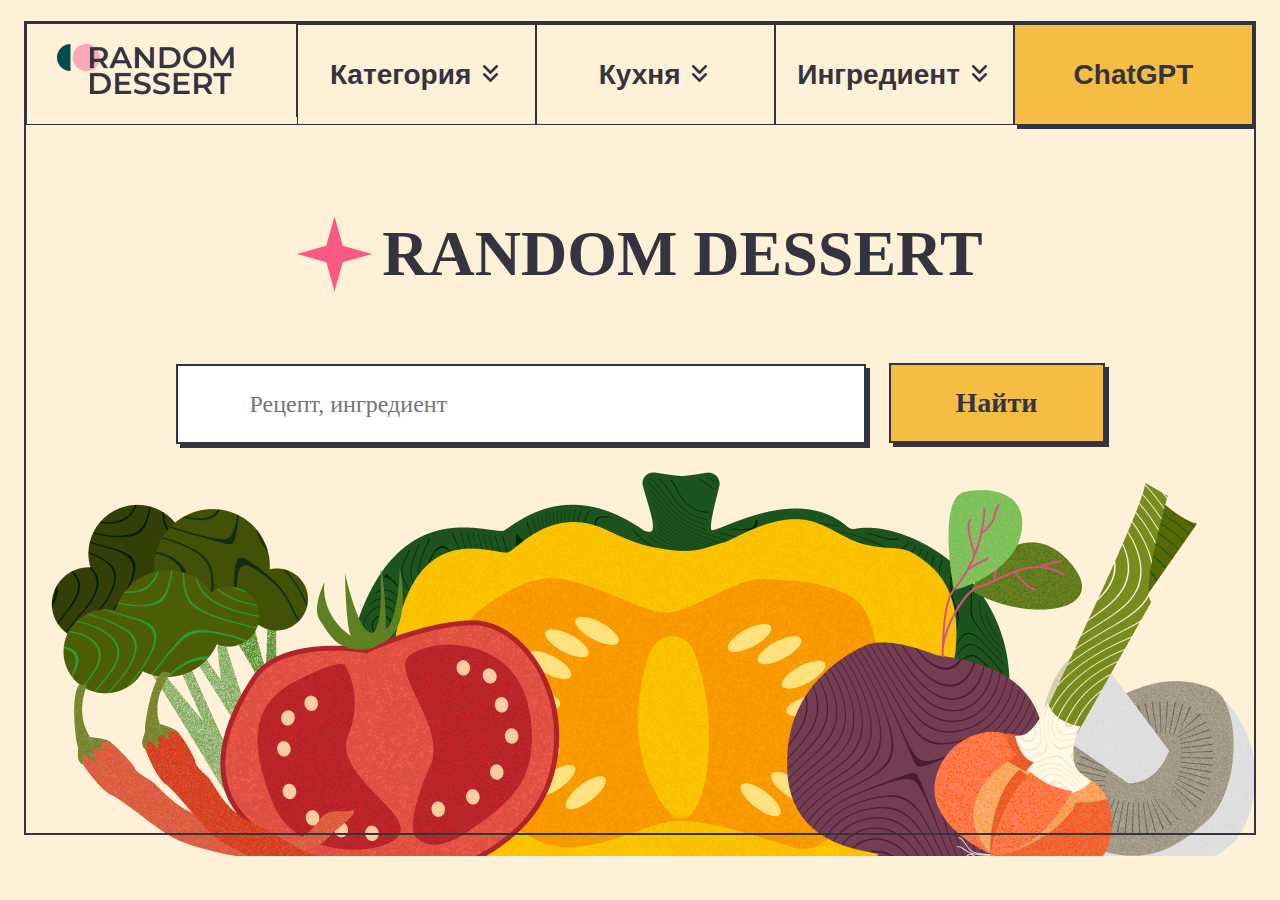
==== index.html @ c5935a29 "first commit" ====
<!DOCTYPE html>
<html lang="ru">

<head>
    <meta charset="UTF-8">
    <meta http-equiv="X-UA-Compatible" content="IE=edge">
    <meta name="viewport" content="width=device-width, initial-scale=1.0">
    <title>RandomDessert</title>
    <link rel="stylesheet" href="css/style.css">
</head>

<body>
    <header>
        <nav class="navbar">
            <a class="home-link" href="#"><img src="images/RD_logo.png" alt="RandomDessert logo"></a>

            <div class="dropdown">
                <button class="dropbtn" onclick="dropdown1()">Категория
                    <img src="images/arrow-down-rounded.svg" alt="arrows">
                    <i class="fa fa-caret-down"></i>
                </button>
                <div id="myDropdown1" class="dropdown-content">
                    <div class="categories-block">
                        <ul class="categories-list"></ul>
                        <ul class="categories-list"></ul>
                    </div>
                </div>
            </div>

            <div class="dropdown">
                <button class="dropbtn" onclick="dropdown2()">Кухня
                    <img src="images/arrow-down-rounded.svg" alt="arrows">
                    <i class="fa fa-caret-down"></i>
                </button>
                <div id="myDropdown2" class="dropdown-content">
                    <div class="cuisines-block">
                        <ul class="cuisines-list"></ul>
                        <ul class="cuisines-list"></ul>
                        <ul class="cuisines-list"></ul>
                    </div>
                </div>
            </div>

            <div class="dropdown">
                <button class="dropbtn" onclick="dropdown3()">Ингредиент
                    <img src="images/arrow-down-rounded.svg" alt="arrows">
                    <i class="fa fa-caret-down"></i>
                </button>
                <div id="myDropdown3" class="dropdown-content">
                    <div class="ingredients-block">
                        <ul class="ingredients-list"></ul>
                        <ul class="ingredients-list"></ul>
                        <ul class="ingredients-list"></ul>
                    </div>
                </div>
            </div>
            <a class="chat-gpt-link" href="gpt.html">ChatGPT</a>
            <!-- <div class="star">
                <h2>Доверь свой<br>выбор<br>НЕЙРОСЕТИ</h2>
            </div> -->
            <!-- <a class="star">Доверь свой<br>выбор<br>НЕЙРОСЕТИ<img src="images/Star 1.svg" alt="star"></a> -->
        </nav>
    </header>
    <main>
        <section class="main">
            <div class="main-title">
                <img class="cross" src="images/star.svg" alt="star" width="75">
                <h1 class="title">Random dessert</h1>
            </div>
            <form class="search" id="search-form" action="/">
                <input type="text" placeholder="Рецепт, ингредиент" name="search">
                <button class="btn" type="submit">Найти</button>
            </form>
        </section>
    </main>
    <footer>

    </footer>


    <script src="js/script.js"></script>
</body>

</html>
---- css/style.css ----
body {
    margin: 21px 24px;
    border: solid 2px #343440;
    height: 90vh;
    background-color: #FFF1D7;
    background-image: url('../images/vegetables.png');
    background-position-y: bottom;
    background-position-x: center;
    background-repeat: no-repeat;
}

header {
    height: 100px;
    border: 1px solid #343440;
}

a {
    padding: 0;
}

/* Navbar container */
.navbar {
    /* overflow: hidden; */
    display: flex;
    justify-content: space-between;
    align-items: stretch;
    font-family: Arial;
    /* border: 1px solid #343440; */
    position: relative;
}


/* Links inside the navbar */
.navbar a {
    float: left;
    flex-basis: 20%;
    flex-grow: 1;
    color: #343440;
    font-style: normal;
    font-weight: 600;
    font-size: 28px;
    line-height: 34px;
    text-align: center;
    /* padding: 14px 16px; */
    text-decoration: none;
}

/* The dropdown container */
.dropdown {
    float: left;
    flex-basis: 20%;
    flex-grow: 1;
    height: 100%;
    /* 
    overflow: hidden; */

}

/* Dropdown button */
.dropdown .dropbtn {
    padding: 0;
    width: 100%;
    height: 100px;
    border: 1px solid #343440;
    border-bottom: none;

    font-size: 16px;
    outline: none;
    color: #343440;
    font-style: normal;
    font-weight: 600;
    font-size: 28px;
    line-height: 34px;
    /* padding: 14px 16px; */
    background-color: inherit;
    font-family: inherit;
    /* Important for vertical align on mobile phones */
    margin: 0;
    /* Important for vertical align on mobile phones */
    cursor: pointer;
}

.navbar a:hover,
.dropdown:hover .dropbtn,
.dropbtn:focus {
    background-color: #FFF9ED;
}

.dropdown-content {
    display: none;
    position: absolute;
    /* right: 20%; */
    /* min-width: 80%; */
    /* right: 1px; */
    background-color: #FFF9ED;
    min-width: 160px;
    /* box-shadow: 0px 8px 16px 0px rgba(0, 0, 0, 0.2); */
    z-index: 1;
}

.rotate {
    transform: rotate(180deg);
}

.show {
    display: block;
}

.chat-gpt-link {
    display: flex;
    justify-content: center;
    align-items: center;
    box-sizing: border-box;
    background: #F5BE42;
    border: 1px solid #343440;
    box-shadow: 3px 4px 0px #343440;
}


.star {
    height: 200px;
    width: 200px;
    position: absolute;
    right: 50px;
    top: 50px;
    background-image: url("../images/Star\ 1.svg");
    background-size: cover;
    background-repeat: no-repeat;

    background-origin: padding-box;
    background-repeat: no-repeat;
    background-position: center;


    /* animation: myAnim 3s ease 0s infinite normal forwards; */
}

.star h2 {
    /* height: 150px; */
    width: 100%;
    height: 100%;
    margin: 0;
    padding: 0;
    font-family: 'Montserrat';
    font-style: normal;
    font-weight: 600;
    font-size: 18px;
    line-height: 22px;
    /* text-align: center; */
    display: flex;
    justify-content: center;
    align-items: center;


    text-transform: uppercase;

    color: #343440;

    transform: rotate(-16.06deg);
}


/* =main====================================================================== */

.main {
    display: flex;
    flex-direction: column;
    align-items: center;
}

.main-title {
    display: flex;
    margin-top: 47px;
    margin-bottom: 27px;
}

.title {
    font-family: 'Montserrat';
    font-style: normal;
    font-weight: 600;
    font-size: 64px;
    line-height: 78px;
    text-transform: uppercase;
    color: #343440;
    margin-left: 10px;
}

.search {
    height: 80px;
    box-sizing: border-box;
}

.search input {
    padding-left: 72px;
    width: 690px;
    /* height: 80px; */
    height: 100%;
    box-sizing: border-box;
    background: #FFFFFF;
    border: 2px solid #343440;
    box-shadow: 4px 4px 0px #343440;
    margin-right: 19px;

    font-family: 'Montserrat';
    font-style: normal;
    font-weight: 400;
    font-size: 24px;
    line-height: 29px;

    /* color: #707070; */
    outline: none;
}

.search button {
    width: 216px;
    height: 80px;

    background: #F5BE42;
    border: 2px solid #343440;
    box-shadow: 4px 4px 0px #343440;
    font-family: 'Montserrat';
    font-style: normal;
    font-weight: 600;
    font-size: 28px;
    line-height: 34px;
    text-transform: capitalize;

    color: #343440;
    cursor: pointer;
}

.btn {
    cursor: pointer;
}


@keyframes myAnim {
    0% {
        transform: rotate(0);
    }

    100% {
        transform: rotate(360deg);
    }
}


/* ====ingred=================================================================== */

.ingredients-block,
.cuisines-block,
.categories-block {
    width: 100%;
    background: #FFF9ED;
    box-shadow: 4px 4px 0px #343440;
    /* border-radius: 25px; */

    /* padding: 30px 130px;
    margin: 30px 100px; */
    box-sizing: border-box;
    /* display: grid;
    grid-template-columns: repeat(3, auto);
    grid-template-rows: repeat(7, auto);
    gap: 15px; */
    display: flex;



}

/* ul:not(:last-child) {
    margin-right: 140px;
} */

.category,
.ingredient,
.cuisine {
    list-style: none;

    /* border: #343440 1px solid; */
    box-sizing: border-box;
    /* padding: 20px 50px; */
    margin: 10px;

}

.ingredient>input,
.cuisine>input,
.category>input {
    position: absolute;
    z-index: -1;
    opacity: 0;

}

label {
    box-sizing: border-box;
    border: 3px solid transparent;
}

.custom-checkbox {
    box-sizing: border-box;
}

.custom-checkbox+label {
    display: inline-flex;
    align-items: center;
    user-select: none;
    padding: 10px 17px;
    font-family: 'Montserrat';
    font-style: normal;
    font-weight: 600;
    font-size: 24px;
    line-height: 29px;
    text-transform: capitalize;
    box-sizing: border-box;
    color: #343440;
}


.custom-checkbox+label:hover {
    cursor: pointer;
    border: 3px solid #343440;
    box-shadow: 2px 2px 0px #343440;
    border-radius: 6px;
    box-sizing: border-box;
}

.custom-checkbox+label::before {
    content: '';

    /* display: inline-block;
    flex-shrink: 0;
    flex-grow: 0; */

    width: 4.5px;
    height: 4.5px;
    margin-right: 5px;
    border-radius: 4.5px;
    border-color: #343440;
    background-color: #343440;
    box-sizing: border-box;
}

.custom-checkbox:checked+label::before {
    background-color: #FFFFFF;
}

.custom-checkbox:checked+label {
    background-color: #FE5607;
    border: 3px solid #343440;
    box-shadow: 2px 2px 0px #343440;
    border-radius: 6px;
    box-sizing: border-box;
}

.custom-checkbox:disabled+label {
    color: #9ab425;
}
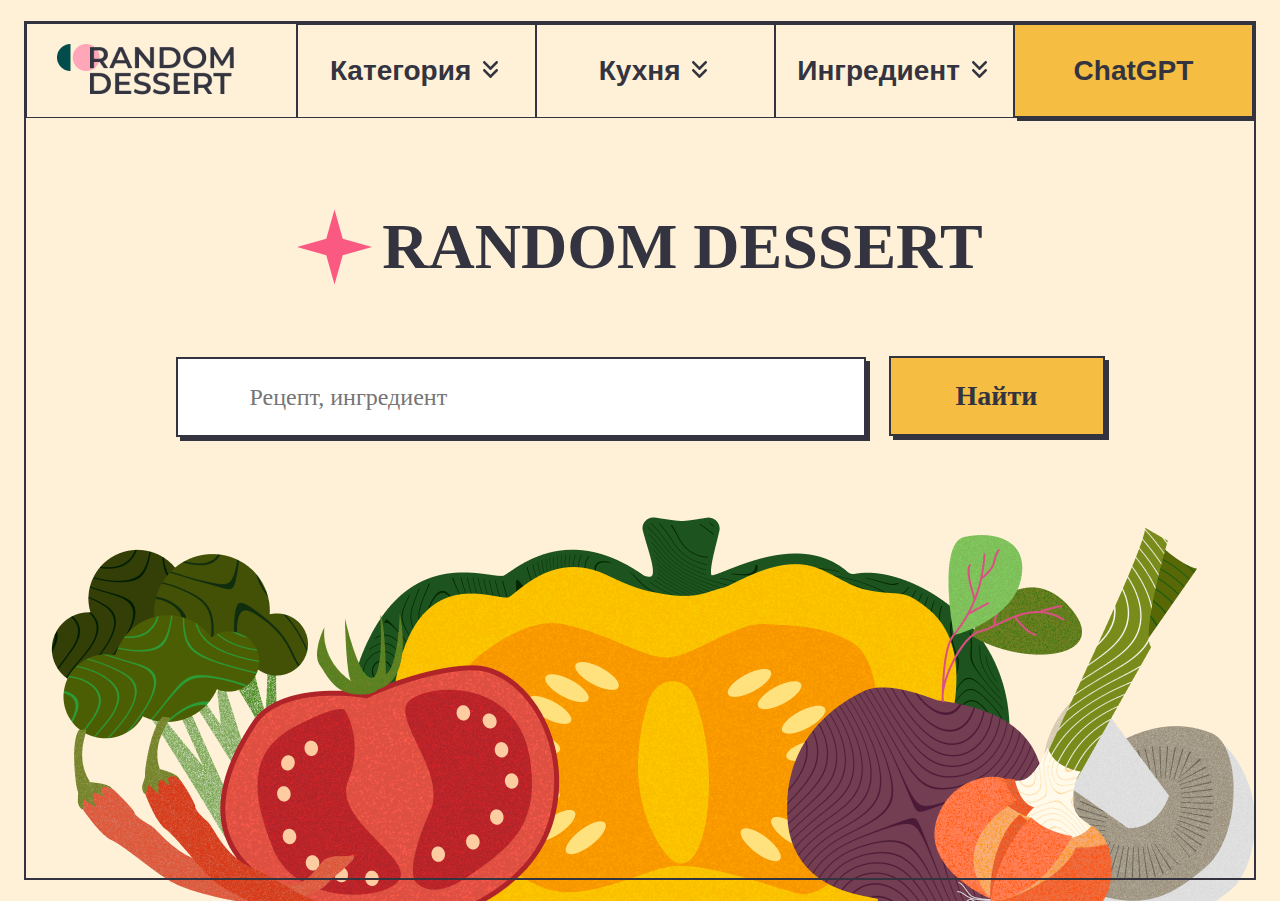
==== commit b941bb73: "bags fixing" ====
--- a/index.html
+++ b/index.html
@@ -12,12 +12,11 @@
 <body>
     <header>
         <nav class="navbar">
-            <a class="home-link" href="#"><img src="images/RD_logo.png" alt="RandomDessert logo"></a>
+            <a class="home-link" href="index.html"><img src="images/RD_logo.png" alt="RandomDessert logo"></a>
 
             <div class="dropdown">
                 <button class="dropbtn" onclick="dropdown1()">Категория
                     <img src="images/arrow-down-rounded.svg" alt="arrows">
-                    <i class="fa fa-caret-down"></i>
                 </button>
                 <div id="myDropdown1" class="dropdown-content">
                     <div class="categories-block">
@@ -30,7 +29,6 @@
             <div class="dropdown">
                 <button class="dropbtn" onclick="dropdown2()">Кухня
                     <img src="images/arrow-down-rounded.svg" alt="arrows">
-                    <i class="fa fa-caret-down"></i>
                 </button>
                 <div id="myDropdown2" class="dropdown-content">
                     <div class="cuisines-block">
@@ -44,7 +42,6 @@
             <div class="dropdown">
                 <button class="dropbtn" onclick="dropdown3()">Ингредиент
                     <img src="images/arrow-down-rounded.svg" alt="arrows">
-                    <i class="fa fa-caret-down"></i>
                 </button>
                 <div id="myDropdown3" class="dropdown-content">
                     <div class="ingredients-block">
--- a/css/style.css
+++ b/css/style.css
@@ -1,7 +1,9 @@
 body {
     margin: 21px 24px;
     border: solid 2px #343440;
-    height: 90vh;
+    /* outline: solid 1px #343440;
+    outline-offset: -20px; */
+    height: 95vh;
     background-color: #FFF1D7;
     background-image: url('../images/vegetables.png');
     background-position-y: bottom;
@@ -10,7 +12,7 @@
 }
 
 header {
-    height: 100px;
+    height: 93px;
     border: 1px solid #343440;
 }
 
@@ -18,7 +20,6 @@
     padding: 0;
 }
 
-/* Navbar container */
 .navbar {
     /* overflow: hidden; */
     display: flex;
@@ -29,12 +30,12 @@
     position: relative;
 }
 
-
-/* Links inside the navbar */
 .navbar a {
     float: left;
     flex-basis: 20%;
-    flex-grow: 1;
+    /* flex-grow: 1; */
+    display: flex;
+    justify-content: center;
     color: #343440;
     font-style: normal;
     font-weight: 600;
@@ -45,22 +46,20 @@
     text-decoration: none;
 }
 
-/* The dropdown container */
 .dropdown {
     float: left;
     flex-basis: 20%;
-    flex-grow: 1;
+    /* flex-grow: 1; */
     height: 100%;
     /* 
     overflow: hidden; */
 
 }
 
-/* Dropdown button */
 .dropdown .dropbtn {
     padding: 0;
     width: 100%;
-    height: 100px;
+    height: 93px;
     border: 1px solid #343440;
     border-bottom: none;
 
@@ -74,9 +73,7 @@
     /* padding: 14px 16px; */
     background-color: inherit;
     font-family: inherit;
-    /* Important for vertical align on mobile phones */
     margin: 0;
-    /* Important for vertical align on mobile phones */
     cursor: pointer;
 }
 
@@ -88,14 +85,33 @@
 
 .dropdown-content {
     display: none;
-    position: absolute;
+    /* position: absolute; */
     /* right: 20%; */
     /* min-width: 80%; */
     /* right: 1px; */
     background-color: #FFF9ED;
-    min-width: 160px;
+    /* min-width: 160px; */
     /* box-shadow: 0px 8px 16px 0px rgba(0, 0, 0, 0.2); */
     z-index: 1;
+}
+
+.categories-block,
+.cuisines-block,
+.ingredients-block {
+    position: absolute;
+    right: 20%;
+    left: 0;
+    /* top: 101px; */
+    /* width: 100%; */
+    background: #FFF9ED;
+    box-shadow: 4px 4px 0px #343440;
+    box-sizing: border-box;
+    display: flex;
+    justify-content: space-around;
+}
+
+.categories-block {
+    left: 20%;
 }
 
 .rotate {
@@ -247,26 +263,10 @@
 
 /* ====ingred=================================================================== */
 
-.ingredients-block,
-.cuisines-block,
-.categories-block {
-    width: 100%;
-    background: #FFF9ED;
-    box-shadow: 4px 4px 0px #343440;
-    /* border-radius: 25px; */
-
-    /* padding: 30px 130px;
-    margin: 30px 100px; */
-    box-sizing: border-box;
-    /* display: grid;
-    grid-template-columns: repeat(3, auto);
-    grid-template-rows: repeat(7, auto);
-    gap: 15px; */
-    display: flex;
-
-
-
-}
+
+
+
+
 
 /* ul:not(:last-child) {
     margin-right: 140px;
@@ -290,12 +290,12 @@
     position: absolute;
     z-index: -1;
     opacity: 0;
-
 }
 
 label {
     box-sizing: border-box;
-    border: 3px solid transparent;
+    border: 2px solid transparent;
+
 }
 
 .custom-checkbox {
@@ -320,19 +320,17 @@
 
 .custom-checkbox+label:hover {
     cursor: pointer;
-    border: 3px solid #343440;
-    box-shadow: 2px 2px 0px #343440;
-    border-radius: 6px;
-    box-sizing: border-box;
+
+    /* box-shadow: 2px 2px 0px #343440; */
+    /* border-radius: 6px; */
+    box-sizing: border-box;
+
+    background: #FFE5B6;
+    border: 2px solid #343440;
 }
 
 .custom-checkbox+label::before {
     content: '';
-
-    /* display: inline-block;
-    flex-shrink: 0;
-    flex-grow: 0; */
-
     width: 4.5px;
     height: 4.5px;
     margin-right: 5px;
@@ -347,10 +345,10 @@
 }
 
 .custom-checkbox:checked+label {
-    background-color: #FE5607;
-    border: 3px solid #343440;
-    box-shadow: 2px 2px 0px #343440;
-    border-radius: 6px;
+    background: #FFE5B6;
+    border: 2px solid #343440;
+    /* box-shadow: 2px 2px 0px #343440; */
+    /* border-radius: 6px; */
     box-sizing: border-box;
 }
 
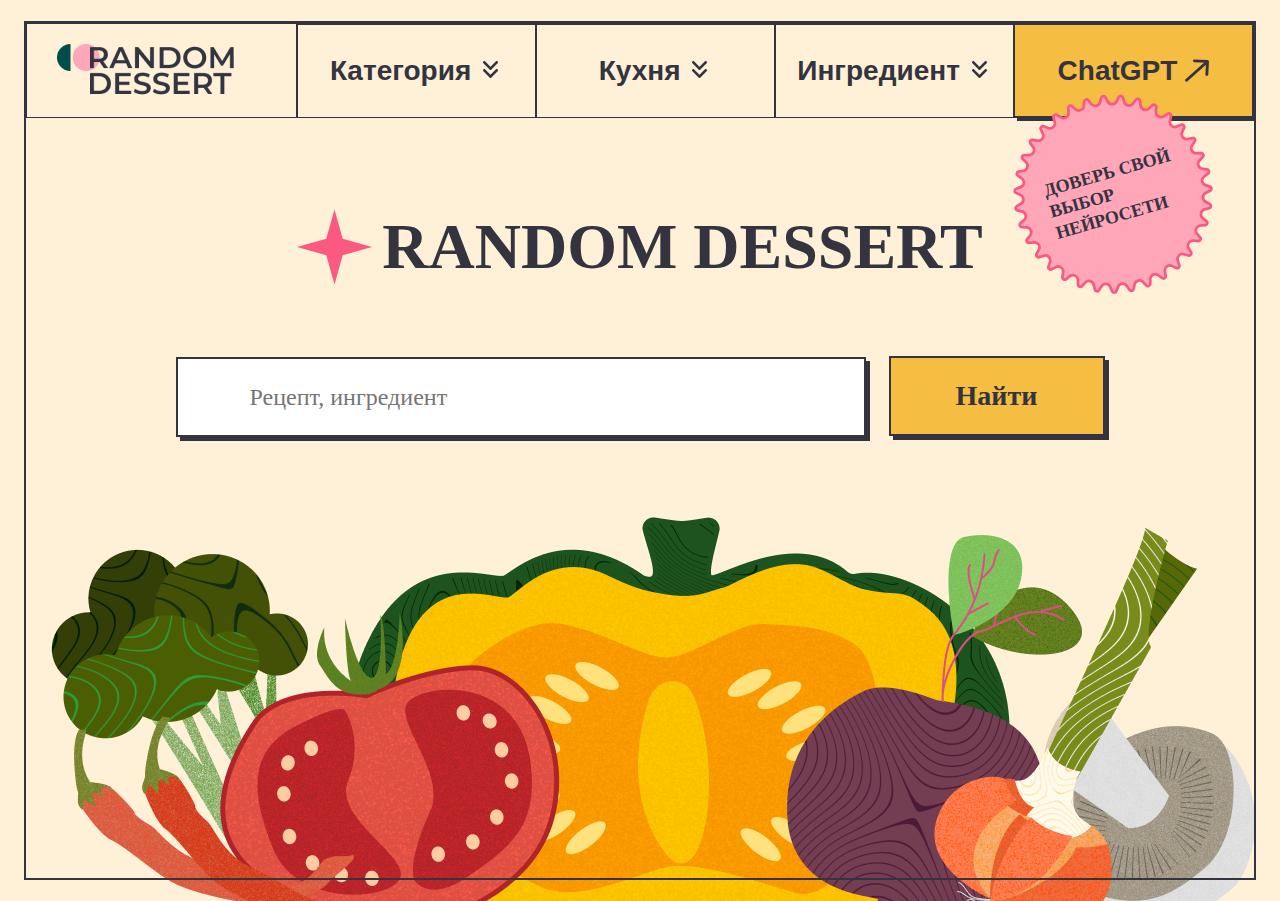
==== commit 77663c80: "adding styles" ====
--- a/index.html
+++ b/index.html
@@ -51,10 +51,12 @@
                     </div>
                 </div>
             </div>
-            <a class="chat-gpt-link" href="gpt.html">ChatGPT</a>
-            <!-- <div class="star">
+            <a class="chat-gpt-link" href="gpt.html">ChatGPT <img src="images/top-right-arrow.svg" alt=""
+                    width="24px"></a>
+
+            <div class="star">
                 <h2>Доверь свой<br>выбор<br>НЕЙРОСЕТИ</h2>
-            </div> -->
+            </div>
             <!-- <a class="star">Доверь свой<br>выбор<br>НЕЙРОСЕТИ<img src="images/Star 1.svg" alt="star"></a> -->
         </nav>
     </header>
--- a/css/style.css
+++ b/css/style.css
@@ -4,8 +4,13 @@
     /* outline: solid 1px #343440;
     outline-offset: -20px; */
     height: 95vh;
+    /* max-width: 1400px;
+    margin: 21px auto; */
+    /* justify-content: center; */
     background-color: #FFF1D7;
     background-image: url('../images/vegetables.png');
+    /* background-size: auto; */
+    /* background-size: ; */
     background-position-y: bottom;
     background-position-x: center;
     background-repeat: no-repeat;
@@ -132,13 +137,16 @@
     box-shadow: 3px 4px 0px #343440;
 }
 
+.chat-gpt-link>img {
+    margin-left: 8px;
+}
 
 .star {
     height: 200px;
     width: 200px;
     position: absolute;
-    right: 50px;
-    top: 50px;
+    right: 40px;
+    top: 70px;
     background-image: url("../images/Star\ 1.svg");
     background-size: cover;
     background-repeat: no-repeat;
@@ -146,6 +154,7 @@
     background-origin: padding-box;
     background-repeat: no-repeat;
     background-position: center;
+    user-select: none;
 
 
     /* animation: myAnim 3s ease 0s infinite normal forwards; */
@@ -331,10 +340,10 @@
 
 .custom-checkbox+label::before {
     content: '';
-    width: 4.5px;
-    height: 4.5px;
+    width: 9px;
+    height: 9px;
     margin-right: 5px;
-    border-radius: 4.5px;
+    border-radius: 50%;
     border-color: #343440;
     background-color: #343440;
     box-sizing: border-box;
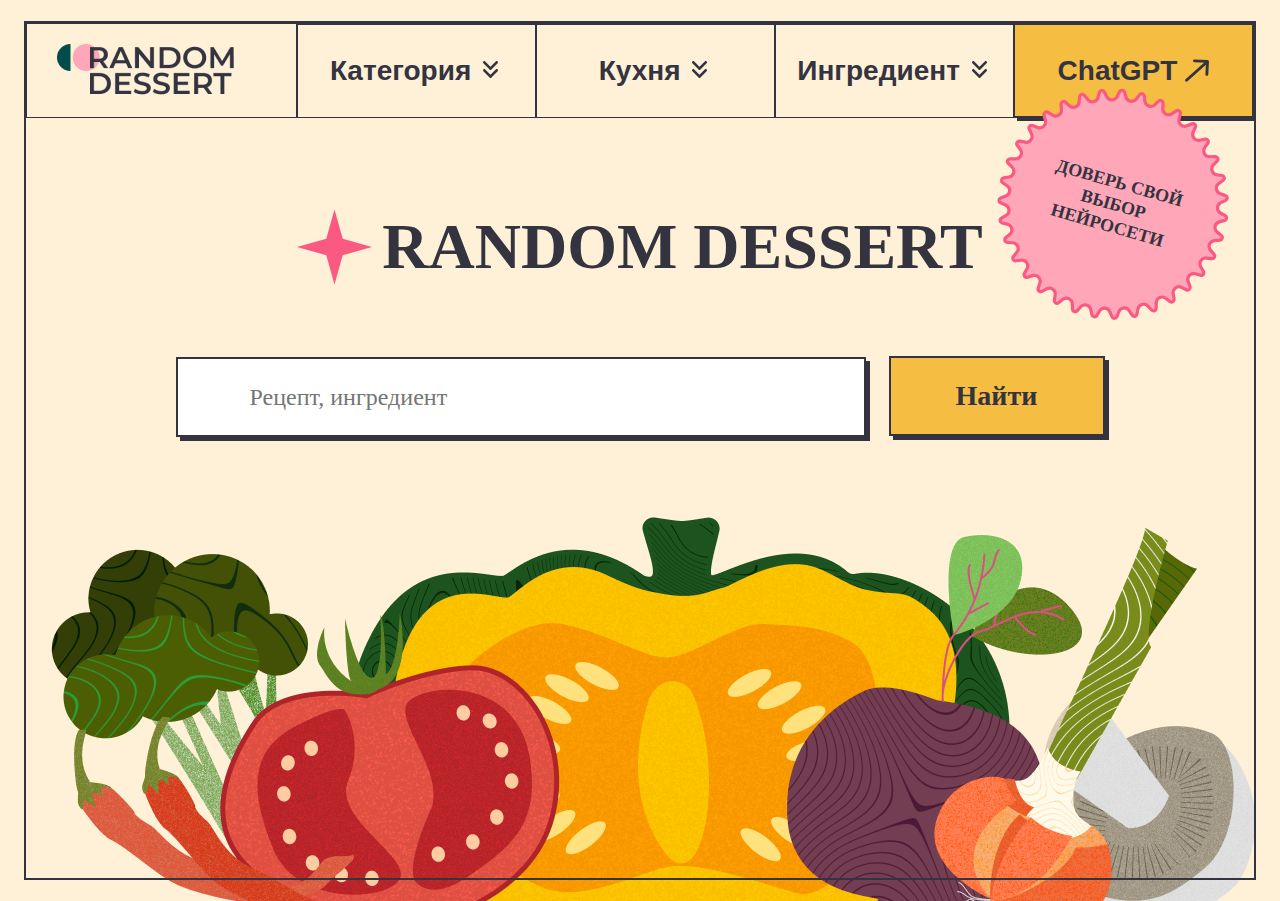
==== commit faa41b55: "updates" ====
--- a/index.html
+++ b/index.html
@@ -7,6 +7,7 @@
     <meta name="viewport" content="width=device-width, initial-scale=1.0">
     <title>RandomDessert</title>
     <link rel="stylesheet" href="css/style.css">
+    <link rel="stylesheet" href="css/text-flicker-in-glow.css">
 </head>
 
 <body>
@@ -51,20 +52,20 @@
                     </div>
                 </div>
             </div>
-            <a class="chat-gpt-link" href="gpt.html">ChatGPT <img src="images/top-right-arrow.svg" alt=""
+            <a class="chat-gpt-link" href="gpt.html">ChatGPT<img src="images/top-right-arrow.svg" alt=""
                     width="24px"></a>
 
-            <div class="star">
-                <h2>Доверь свой<br>выбор<br>НЕЙРОСЕТИ</h2>
+            <div class="circle">
+                <h2 class="circle__title">Доверь свой<br> выбор<br> НЕЙРОСЕТИ</h2>
+                <img class="circle__image" src="images/Star 1.svg" alt="" width="232px">
             </div>
-            <!-- <a class="star">Доверь свой<br>выбор<br>НЕЙРОСЕТИ<img src="images/Star 1.svg" alt="star"></a> -->
         </nav>
     </header>
     <main>
         <section class="main">
             <div class="main-title">
-                <img class="cross" src="images/star.svg" alt="star" width="75">
-                <h1 class="title">Random dessert</h1>
+                <img class="cross" src="images/star.svg" alt="cross" width="75px">
+                <h1 class="title">Random des<span class="text-flicker-in-glow">s</span>ert</h1>
             </div>
             <form class="search" id="search-form" action="/">
                 <input type="text" placeholder="Рецепт, ингредиент" name="search">
--- a/css/style.css
+++ b/css/style.css
@@ -141,47 +141,37 @@
     margin-left: 8px;
 }
 
-.star {
+
+.circle {
+    width: 200px;
     height: 200px;
-    width: 200px;
     position: absolute;
     right: 40px;
-    top: 70px;
-    background-image: url("../images/Star\ 1.svg");
-    background-size: cover;
-    background-repeat: no-repeat;
-
-    background-origin: padding-box;
-    background-repeat: no-repeat;
-    background-position: center;
-    user-select: none;
-
-
-    /* animation: myAnim 3s ease 0s infinite normal forwards; */
-}
-
-.star h2 {
-    /* height: 150px; */
-    width: 100%;
-    height: 100%;
-    margin: 0;
-    padding: 0;
+    top: 80px;
+    display: flex;
+    justify-content: center;
+    align-items: center;
+}
+
+.circle__title {
+    /* position: absolute; */
+    z-index: 1;
+    text-align: center;
     font-family: 'Montserrat';
     font-style: normal;
     font-weight: 600;
     font-size: 18px;
     line-height: 22px;
-    /* text-align: center; */
-    display: flex;
-    justify-content: center;
-    align-items: center;
-
-
     text-transform: uppercase;
-
-    color: #343440;
-
-    transform: rotate(-16.06deg);
+    color: #343440;
+    transform: rotate(16.06deg);
+    user-select: none;
+}
+
+.circle__image {
+    position: absolute;
+    /* animation: myAnim 3s ease 0s infinite normal forwards; */
+    animation: Anim_Rotate_Center 20s linear 0s infinite normal forwards;
 }
 
 
@@ -208,6 +198,10 @@
     text-transform: uppercase;
     color: #343440;
     margin-left: 10px;
+}
+
+.cross {
+    /* animation: Anim_Pulse_Ping 2s ease 0s infinite normal forwards; */
 }
 
 .search {
@@ -269,6 +263,33 @@
     }
 }
 
+@keyframes Anim_Pulse_Ping {
+    0% {
+        opacity: 0.8;
+        transform: scale(0.2);
+    }
+
+    80% {
+        opacity: 0;
+        transform: scale(1.2);
+    }
+
+    100% {
+        opacity: 0;
+        transform: scale(2.2);
+    }
+}
+
+
+@keyframes Anim_Rotate_Center {
+    0% {
+        transform: rotate(0);
+    }
+
+    100% {
+        transform: rotate(360deg);
+    }
+}
 
 /* ====ingred=================================================================== */
 
@@ -363,4 +384,7 @@
 
 .custom-checkbox:disabled+label {
     color: #9ab425;
-}+}
+
+
+/* ================================================= */--- a/css/text-flicker-in-glow.css
+++ b/css/text-flicker-in-glow.css
@@ -0,0 +1,329 @@
+/* .text-flicker-in-glow {
+    -webkit-animation: text-flicker-in-glow 4s linear infinite both;
+    animation: text-flicker-in-glow 4s linear infinite both;
+} */
+
+
+/* ----------------------------------------------
+ * Generated by Animista on 2023-2-27 22:33:5
+ * Licensed under FreeBSD License.
+ * See http://animista.net/license for more info. 
+ * w: http://animista.net, t: @cssanimista
+ * ---------------------------------------------- */
+
+/**
+ * ----------------------------------------
+ * animation text-flicker-in-glow
+ * ----------------------------------------
+ */
+@-webkit-keyframes text-flicker-in-glow {
+    0% {
+        opacity: 0;
+    }
+
+    10% {
+        opacity: 0;
+        text-shadow: none;
+    }
+
+    10.1% {
+        opacity: 1;
+        text-shadow: none;
+    }
+
+    10.2% {
+        opacity: 0;
+        text-shadow: none;
+    }
+
+    20% {
+        opacity: 0;
+        text-shadow: none;
+    }
+
+    20.1% {
+        opacity: 1;
+        text-shadow: 0 0 30px rgba(255, 255, 255, 0.25);
+    }
+
+    20.6% {
+        opacity: 0;
+        text-shadow: none;
+    }
+
+    30% {
+        opacity: 0;
+        text-shadow: none;
+    }
+
+    30.1% {
+        opacity: 1;
+        text-shadow: 0 0 30px rgba(255, 255, 255, 0.45), 0 0 60px rgba(255, 255, 255, 0.25);
+    }
+
+    30.5% {
+        opacity: 1;
+        text-shadow: 0 0 30px rgba(255, 255, 255, 0.45), 0 0 60px rgba(255, 255, 255, 0.25);
+    }
+
+    30.6% {
+        opacity: 0;
+        text-shadow: none;
+    }
+
+    45% {
+        opacity: 0;
+        text-shadow: none;
+    }
+
+    45.1% {
+        opacity: 1;
+        text-shadow: 0 0 30px rgba(255, 255, 255, 0.45), 0 0 60px rgba(255, 255, 255, 0.25);
+    }
+
+    50% {
+        opacity: 1;
+        text-shadow: 0 0 30px rgba(255, 255, 255, 0.45), 0 0 60px rgba(255, 255, 255, 0.25);
+    }
+
+    55% {
+        opacity: 1;
+        text-shadow: 0 0 30px rgba(255, 255, 255, 0.45), 0 0 60px rgba(255, 255, 255, 0.25);
+    }
+
+    55.1% {
+        opacity: 0;
+        text-shadow: none;
+    }
+
+    57% {
+        opacity: 0;
+        text-shadow: none;
+    }
+
+    57.1% {
+        opacity: 1;
+        text-shadow: 0 0 30px rgba(255, 255, 255, 0.55), 0 0 60px rgba(255, 255, 255, 0.35);
+    }
+
+    60% {
+        opacity: 1;
+        text-shadow: 0 0 30px rgba(255, 255, 255, 0.55), 0 0 60px rgba(255, 255, 255, 0.35);
+    }
+
+    60.1% {
+        opacity: 0;
+        text-shadow: none;
+    }
+
+    65% {
+        opacity: 0;
+        text-shadow: none;
+    }
+
+    65.1% {
+        opacity: 1;
+        text-shadow: 0 0 30px rgba(255, 255, 255, 0.55), 0 0 60px rgba(255, 255, 255, 0.35), 0 0 100px rgba(255, 255, 255, 0.1);
+    }
+
+    75% {
+        opacity: 1;
+        text-shadow: 0 0 30px rgba(255, 255, 255, 0.55), 0 0 60px rgba(255, 255, 255, 0.35), 0 0 100px rgba(255, 255, 255, 0.1);
+    }
+
+    75.1% {
+        opacity: 0;
+        text-shadow: none;
+    }
+
+    77% {
+        opacity: 0;
+        text-shadow: none;
+    }
+
+    77.1% {
+        opacity: 1;
+        text-shadow: 0 0 30px rgba(255, 255, 255, 0.55), 0 0 60px rgba(255, 255, 255, 0.4), 0 0 110px rgba(255, 255, 255, 0.2), 0 0 100px rgba(255, 255, 255, 0.1);
+    }
+
+    85% {
+        opacity: 1;
+        text-shadow: 0 0 30px rgba(255, 255, 255, 0.55), 0 0 60px rgba(255, 255, 255, 0.4), 0 0 110px rgba(255, 255, 255, 0.2), 0 0 100px rgba(255, 255, 255, 0.1);
+    }
+
+    85.1% {
+        opacity: 0;
+        text-shadow: none;
+    }
+
+    86% {
+        opacity: 0;
+        text-shadow: none;
+    }
+
+    86.1% {
+        opacity: 1;
+        text-shadow: 0 0 30px rgba(255, 255, 255, 0.6), 0 0 60px rgba(255, 255, 255, 0.45), 0 0 110px rgba(255, 255, 255, 0.25), 0 0 100px rgba(255, 255, 255, 0.1);
+    }
+
+    100% {
+        opacity: 1;
+        text-shadow: 0 0 30px rgba(255, 255, 255, 0.6), 0 0 60px rgba(255, 255, 255, 0.45), 0 0 110px rgba(255, 255, 255, 0.25), 0 0 100px rgba(255, 255, 255, 0.1);
+    }
+}
+
+@keyframes text-flicker-in-glow {
+    0% {
+        opacity: 0;
+    }
+
+    10% {
+        opacity: 0;
+        text-shadow: none;
+    }
+
+    10.1% {
+        opacity: 1;
+        text-shadow: none;
+    }
+
+    10.2% {
+        opacity: 0;
+        text-shadow: none;
+    }
+
+    20% {
+        opacity: 0;
+        text-shadow: none;
+    }
+
+    20.1% {
+        opacity: 1;
+        text-shadow: 0 0 30px rgba(255, 255, 255, 0.25);
+    }
+
+    20.6% {
+        opacity: 0;
+        text-shadow: none;
+    }
+
+    30% {
+        opacity: 0;
+        text-shadow: none;
+    }
+
+    30.1% {
+        opacity: 1;
+        text-shadow: 0 0 30px rgba(255, 255, 255, 0.45), 0 0 60px rgba(255, 255, 255, 0.25);
+    }
+
+    30.5% {
+        opacity: 1;
+        text-shadow: 0 0 30px rgba(255, 255, 255, 0.45), 0 0 60px rgba(255, 255, 255, 0.25);
+    }
+
+    30.6% {
+        opacity: 0;
+        text-shadow: none;
+    }
+
+    45% {
+        opacity: 0;
+        text-shadow: none;
+    }
+
+    45.1% {
+        opacity: 1;
+        text-shadow: 0 0 30px rgba(255, 255, 255, 0.45), 0 0 60px rgba(255, 255, 255, 0.25);
+    }
+
+    50% {
+        opacity: 1;
+        text-shadow: 0 0 30px rgba(255, 255, 255, 0.45), 0 0 60px rgba(255, 255, 255, 0.25);
+    }
+
+    55% {
+        opacity: 1;
+        text-shadow: 0 0 30px rgba(255, 255, 255, 0.45), 0 0 60px rgba(255, 255, 255, 0.25);
+    }
+
+    55.1% {
+        opacity: 0;
+        text-shadow: none;
+    }
+
+    57% {
+        opacity: 0;
+        text-shadow: none;
+    }
+
+    57.1% {
+        opacity: 1;
+        text-shadow: 0 0 30px rgba(255, 255, 255, 0.55), 0 0 60px rgba(255, 255, 255, 0.35);
+    }
+
+    60% {
+        opacity: 1;
+        text-shadow: 0 0 30px rgba(255, 255, 255, 0.55), 0 0 60px rgba(255, 255, 255, 0.35);
+    }
+
+    60.1% {
+        opacity: 0;
+        text-shadow: none;
+    }
+
+    65% {
+        opacity: 0;
+        text-shadow: none;
+    }
+
+    65.1% {
+        opacity: 1;
+        text-shadow: 0 0 30px rgba(255, 255, 255, 0.55), 0 0 60px rgba(255, 255, 255, 0.35), 0 0 100px rgba(255, 255, 255, 0.1);
+    }
+
+    75% {
+        opacity: 1;
+        text-shadow: 0 0 30px rgba(255, 255, 255, 0.55), 0 0 60px rgba(255, 255, 255, 0.35), 0 0 100px rgba(255, 255, 255, 0.1);
+    }
+
+    75.1% {
+        opacity: 0;
+        text-shadow: none;
+    }
+
+    77% {
+        opacity: 0;
+        text-shadow: none;
+    }
+
+    77.1% {
+        opacity: 1;
+        text-shadow: 0 0 30px rgba(255, 255, 255, 0.55), 0 0 60px rgba(255, 255, 255, 0.4), 0 0 110px rgba(255, 255, 255, 0.2), 0 0 100px rgba(255, 255, 255, 0.1);
+    }
+
+    85% {
+        opacity: 1;
+        text-shadow: 0 0 30px rgba(255, 255, 255, 0.55), 0 0 60px rgba(255, 255, 255, 0.4), 0 0 110px rgba(255, 255, 255, 0.2), 0 0 100px rgba(255, 255, 255, 0.1);
+    }
+
+    85.1% {
+        opacity: 0;
+        text-shadow: none;
+    }
+
+    86% {
+        opacity: 0;
+        text-shadow: none;
+    }
+
+    86.1% {
+        opacity: 1;
+        text-shadow: 0 0 30px rgba(255, 255, 255, 0.6), 0 0 60px rgba(255, 255, 255, 0.45), 0 0 110px rgba(255, 255, 255, 0.25), 0 0 100px rgba(255, 255, 255, 0.1);
+    }
+
+    100% {
+        opacity: 1;
+        text-shadow: 0 0 30px rgba(255, 255, 255, 0.6), 0 0 60px rgba(255, 255, 255, 0.45), 0 0 110px rgba(255, 255, 255, 0.25), 0 0 100px rgba(255, 255, 255, 0.1);
+    }
+}